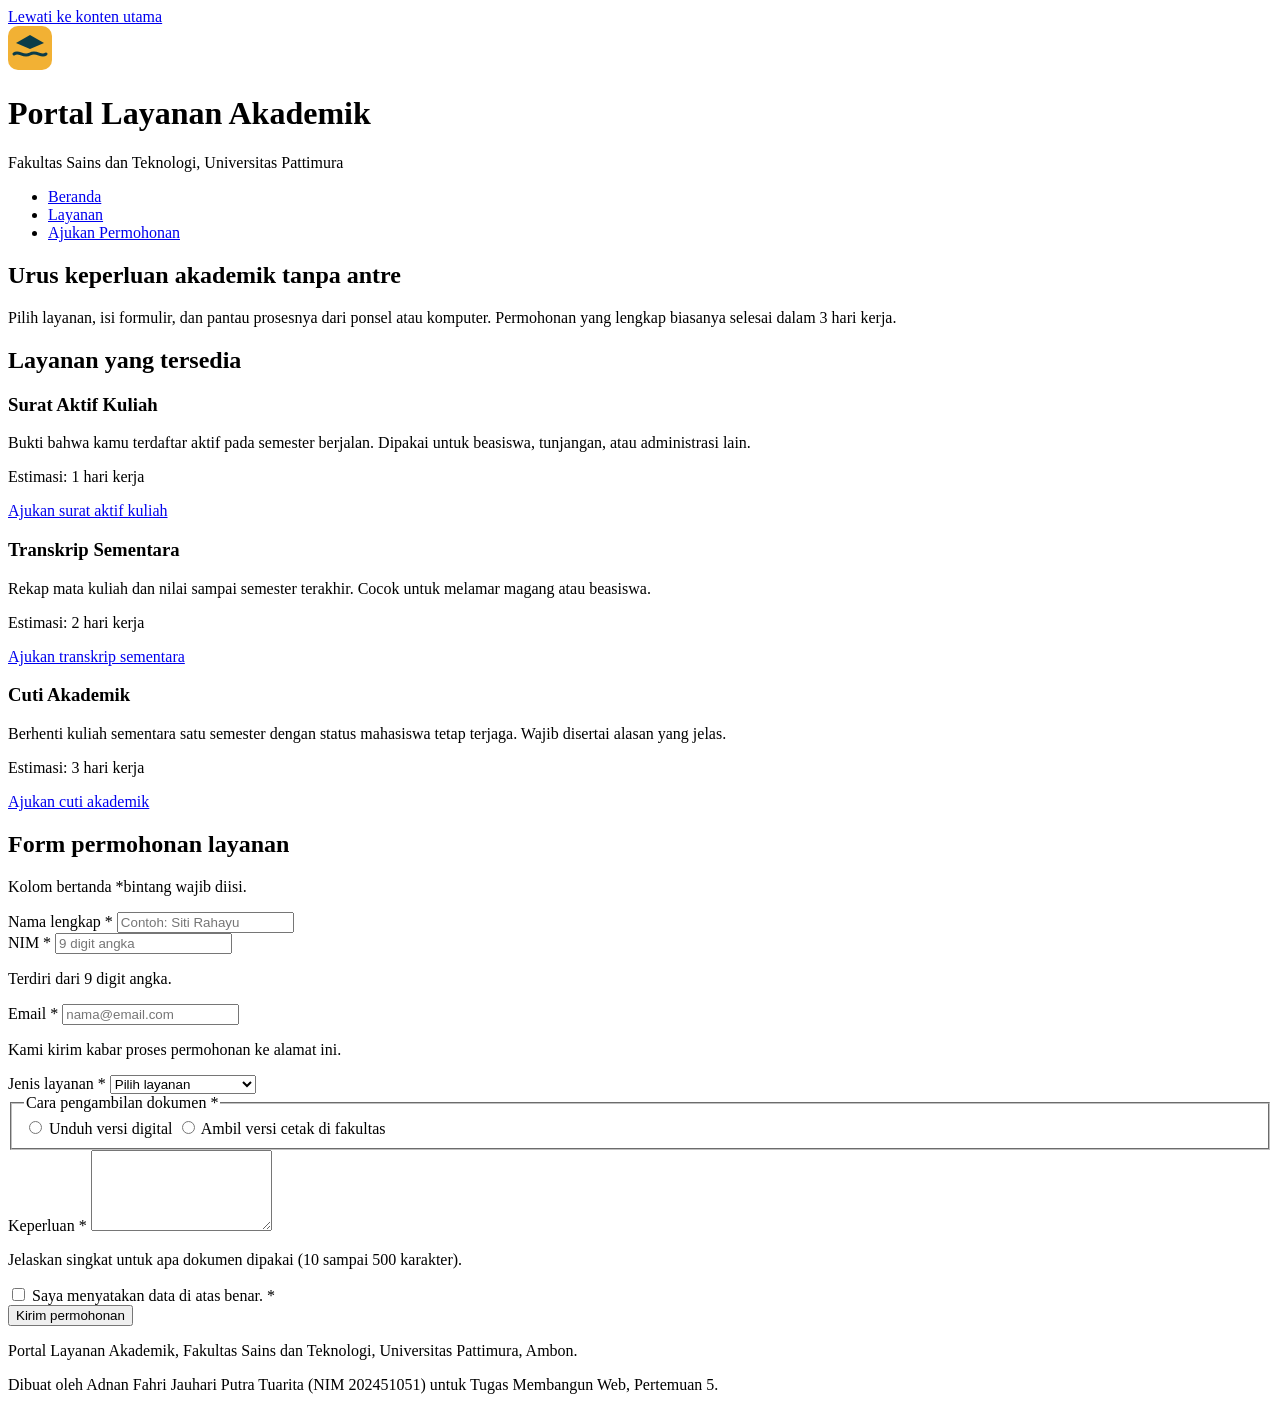
==== index.html @ 20269d84 "Add files via upload" ====
<!doctype html>
<html lang="id">
<head>
  <meta charset="UTF-8">
  <meta name="viewport" content="width=device-width, initial-scale=1">
  <meta name="description" content="Portal Layanan Akademik: ajukan surat aktif kuliah, transkrip sementara, dan cuti akademik secara online.">
  <title>Portal Layanan Akademik | Universitas Pattimura</title>
  <link rel="stylesheet" href="css/styles.css">
</head>
<body>
  <a class="skip-link" href="#konten-utama">Lewati ke konten utama</a>

  <header class="site-header">
    <div class="wrap header-inner">
      <svg class="logo" width="44" height="44" viewBox="0 0 44 44" aria-hidden="true" focusable="false">
        <rect width="44" height="44" rx="10" fill="#F2B134"/>
        <path d="M6 28c5-4 9 4 16 0s11 4 16 0" fill="none" stroke="#0B3C49" stroke-width="3" stroke-linecap="round"/>
        <path d="M22 9 8 17l14 6 14-6z" fill="#0B3C49"/>
      </svg>
      <div>
        <h1>Portal Layanan Akademik</h1>
        <p class="tagline">Fakultas Sains dan Teknologi, Universitas Pattimura</p>
      </div>
    </div>
  </header>

  <nav class="site-nav" aria-label="Navigasi utama">
    <ul class="wrap">
      <li><a href="#beranda">Beranda</a></li>
      <li><a href="#layanan">Layanan</a></li>
      <li><a href="#permohonan">Ajukan Permohonan</a></li>
    </ul>
  </nav>

  <main id="konten-utama">
    <section id="beranda" class="wrap intro" aria-labelledby="judul-beranda">
      <h2 id="judul-beranda">Urus keperluan akademik tanpa antre</h2>
      <p>Pilih layanan, isi formulir, dan pantau prosesnya dari ponsel atau komputer. Permohonan yang lengkap biasanya selesai dalam 3 hari kerja.</p>
    </section>

    <section id="layanan" class="wrap" aria-labelledby="judul-layanan">
      <h2 id="judul-layanan">Layanan yang tersedia</h2>
      <div class="cards">
        <article class="card">
          <h3>Surat Aktif Kuliah</h3>
          <p>Bukti bahwa kamu terdaftar aktif pada semester berjalan. Dipakai untuk beasiswa, tunjangan, atau administrasi lain.</p>
          <p class="meta">Estimasi: 1 hari kerja</p>
          <a class="btn btn-outline" href="#permohonan">Ajukan surat aktif kuliah</a>
        </article>
        <article class="card">
          <h3>Transkrip Sementara</h3>
          <p>Rekap mata kuliah dan nilai sampai semester terakhir. Cocok untuk melamar magang atau beasiswa.</p>
          <p class="meta">Estimasi: 2 hari kerja</p>
          <a class="btn btn-outline" href="#permohonan">Ajukan transkrip sementara</a>
        </article>
        <article class="card">
          <h3>Cuti Akademik</h3>
          <p>Berhenti kuliah sementara satu semester dengan status mahasiswa tetap terjaga. Wajib disertai alasan yang jelas.</p>
          <p class="meta">Estimasi: 3 hari kerja</p>
          <a class="btn btn-outline" href="#permohonan">Ajukan cuti akademik</a>
        </article>
      </div>
    </section>

    <section id="permohonan" class="wrap" aria-labelledby="judul-form">
      <h2 id="judul-form">Form permohonan layanan</h2>
      <p class="hint">Kolom bertanda <span class="req" aria-hidden="true">*</span><span class="sr-only">bintang</span> wajib diisi.</p>

      <form class="form" action="#" method="post">
        <div class="field">
          <label for="nama">Nama lengkap <span class="req" aria-hidden="true">*</span></label>
          <input type="text" id="nama" name="nama" autocomplete="name" required minlength="3" placeholder="Contoh: Siti Rahayu">
        </div>

        <div class="field">
          <label for="nim">NIM <span class="req" aria-hidden="true">*</span></label>
          <input type="text" id="nim" name="nim" inputmode="numeric" required pattern="[0-9]{9}" maxlength="9" aria-describedby="nim-hint" placeholder="9 digit angka">
          <p id="nim-hint" class="hint">Terdiri dari 9 digit angka.</p>
        </div>

        <div class="field">
          <label for="email">Email <span class="req" aria-hidden="true">*</span></label>
          <input type="email" id="email" name="email" autocomplete="email" required aria-describedby="email-hint" placeholder="nama@email.com">
          <p id="email-hint" class="hint">Kami kirim kabar proses permohonan ke alamat ini.</p>
        </div>

        <div class="field">
          <label for="layanan-pilih">Jenis layanan <span class="req" aria-hidden="true">*</span></label>
          <select id="layanan-pilih" name="layanan" required>
            <option value="">Pilih layanan</option>
            <option value="surat-aktif">Surat Aktif Kuliah</option>
            <option value="transkrip">Transkrip Sementara</option>
            <option value="cuti">Cuti Akademik</option>
          </select>
        </div>

        <fieldset class="field">
          <legend>Cara pengambilan dokumen <span class="req" aria-hidden="true">*</span></legend>
          <label class="choice"><input type="radio" name="ambil" value="digital" required> Unduh versi digital</label>
          <label class="choice"><input type="radio" name="ambil" value="cetak"> Ambil versi cetak di fakultas</label>
        </fieldset>

        <div class="field">
          <label for="keperluan">Keperluan <span class="req" aria-hidden="true">*</span></label>
          <textarea id="keperluan" name="keperluan" rows="5" required minlength="10" maxlength="500" aria-describedby="keperluan-hint"></textarea>
          <p id="keperluan-hint" class="hint">Jelaskan singkat untuk apa dokumen dipakai (10 sampai 500 karakter).</p>
        </div>

        <div class="field">
          <label class="choice"><input type="checkbox" name="setuju" required> Saya menyatakan data di atas benar. <span class="req" aria-hidden="true">*</span></label>
        </div>

        <button type="submit" class="btn btn-solid">Kirim permohonan</button>
      </form>
    </section>
  </main>

  <footer class="site-footer">
    <div class="wrap">
      <p>Portal Layanan Akademik, Fakultas Sains dan Teknologi, Universitas Pattimura, Ambon.</p>
      <p>Dibuat oleh Adnan Fahri Jauhari Putra Tuarita (NIM 202451051) untuk Tugas Membangun Web, Pertemuan 5.</p>
    </div>
  </footer>
</body>
</html>
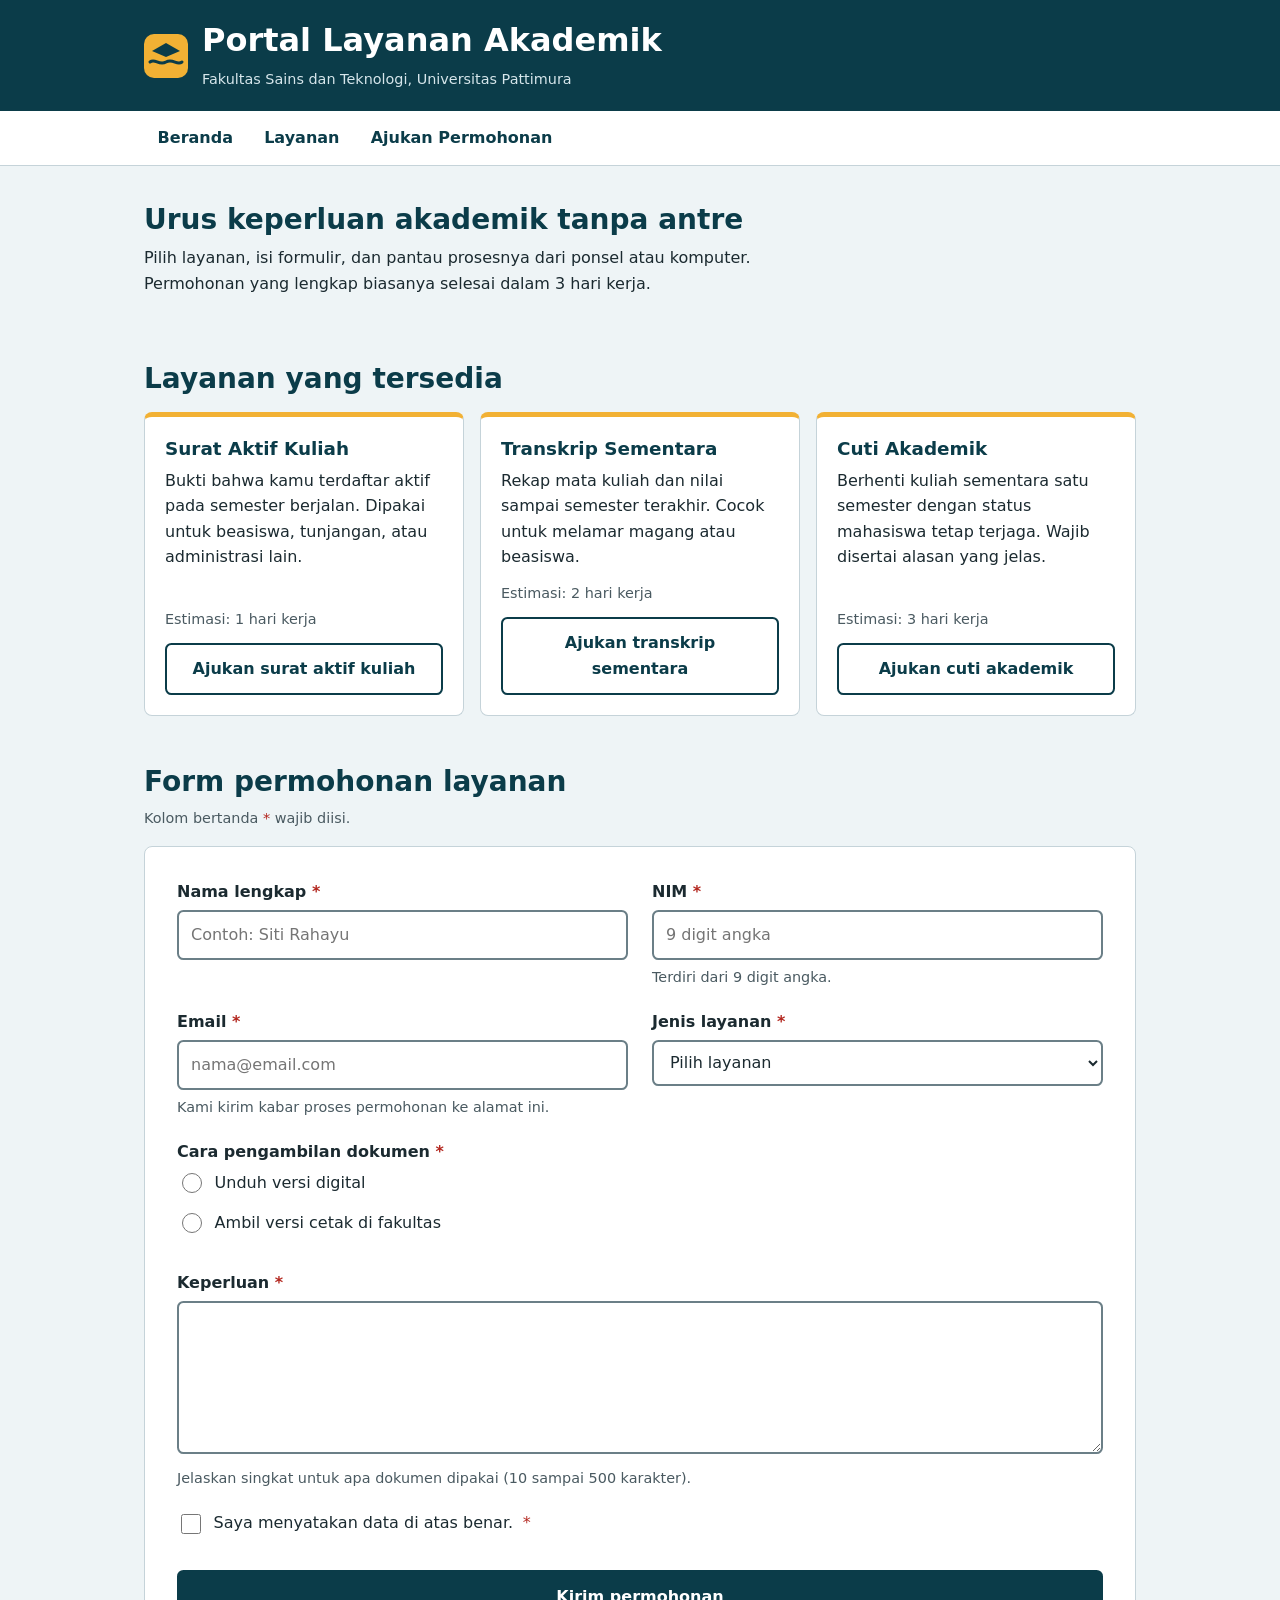
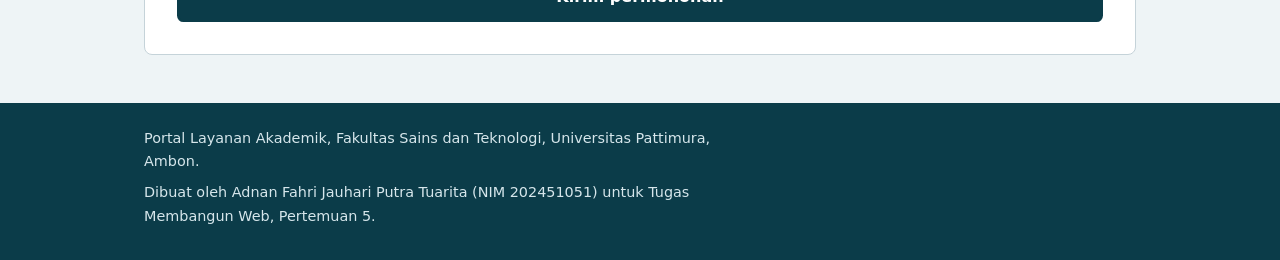
==== commit c0dfff44: "Fix stylesheet link path in index.html" ====
--- a/index.html
+++ b/index.html
@@ -5,7 +5,7 @@
   <meta name="viewport" content="width=device-width, initial-scale=1">
   <meta name="description" content="Portal Layanan Akademik: ajukan surat aktif kuliah, transkrip sementara, dan cuti akademik secara online.">
   <title>Portal Layanan Akademik | Universitas Pattimura</title>
-  <link rel="stylesheet" href="css/styles.css">
+  <link rel="stylesheet" href="styles.css">
 </head>
 <body>
   <a class="skip-link" href="#konten-utama">Lewati ke konten utama</a>
--- a/styles.css
+++ b/styles.css
@@ -0,0 +1,133 @@
+/* Mobile-first. Palet: laut dalam, pala emas, putih bersih. */
+:root {
+  --ink: #0B3C49;
+  --text: #1B2A30;
+  --muted: #4A5A61;
+  --bg: #EEF4F6;
+  --surface: #FFFFFF;
+  --line: #C5D3D9;
+  --gold: #F2B134;
+  --link: #0A5C8A;
+  --error: #B3261E;
+}
+
+*, *::before, *::after { box-sizing: border-box; }
+
+html { -webkit-text-size-adjust: 100%; scroll-behavior: smooth; }
+
+body {
+  margin: 0;
+  font-family: system-ui, -apple-system, "Segoe UI", Roboto, sans-serif;
+  font-size: 1rem;
+  line-height: 1.6;
+  color: var(--text);
+  background: var(--bg);
+  overflow-wrap: anywhere;
+}
+
+@media (prefers-reduced-motion: reduce) { html { scroll-behavior: auto; } }
+
+.wrap { width: 100%; max-width: 64rem; margin-inline: auto; padding-inline: 1rem; }
+
+h1, h2, h3 { line-height: 1.25; color: var(--ink); margin: 0 0 .5rem; }
+h1 { font-size: 1.5rem; color: #fff; }
+h2 { font-size: 1.5rem; }
+h3 { font-size: 1.15rem; }
+p { margin: 0 0 1rem; max-width: 65ch; }
+
+a { color: var(--link); }
+
+/* Fokus terlihat untuk semua kontrol */
+:focus-visible { outline: 3px solid var(--gold); outline-offset: 3px; box-shadow: 0 0 0 5px var(--ink); }
+
+.skip-link {
+  position: absolute; left: .5rem; top: -4rem;
+  background: var(--gold); color: var(--ink);
+  padding: .6rem 1rem; font-weight: 700; z-index: 10; border-radius: .4rem;
+}
+.skip-link:focus { top: .5rem; }
+
+.sr-only {
+  position: absolute; width: 1px; height: 1px; overflow: hidden;
+  clip: rect(0 0 0 0); white-space: nowrap;
+}
+
+/* Header */
+.site-header { background: var(--ink); padding-block: 1.25rem; }
+.header-inner { display: flex; align-items: center; gap: .875rem; }
+.logo { flex: none; }
+.tagline { margin: 0; color: #D6E6EB; font-size: .9rem; }
+
+/* Navigasi */
+.site-nav { background: var(--surface); border-bottom: 1px solid var(--line); }
+.site-nav ul { display: flex; flex-wrap: wrap; gap: .25rem; list-style: none; margin: 0 auto; padding-block: .25rem; }
+.site-nav a {
+  display: inline-block; padding: .65rem .85rem; min-height: 2.75rem;
+  color: var(--ink); font-weight: 600; text-decoration: none; border-radius: .4rem;
+}
+.site-nav a:hover { background: var(--bg); text-decoration: underline; }
+
+/* Section */
+main section { padding-block: 2rem 1rem; }
+.intro { padding-top: 2.25rem; }
+
+/* Kartu layanan */
+.cards { display: grid; gap: 1rem; grid-template-columns: 1fr; margin-top: 1rem; }
+.card {
+  display: flex; flex-direction: column; min-width: 0;
+  background: var(--surface); border: 1px solid var(--line);
+  border-top: 5px solid var(--gold); border-radius: .5rem; padding: 1.25rem;
+}
+.card p { margin-bottom: .75rem; }
+.card .meta { color: var(--muted); font-size: .9rem; margin-top: auto; }
+
+/* Tombol */
+.btn {
+  display: inline-block; min-height: 2.75rem; padding: .7rem 1.1rem;
+  font: inherit; font-weight: 700; text-align: center; text-decoration: none;
+  border-radius: .4rem; border: 2px solid var(--ink); cursor: pointer;
+}
+.btn-outline { background: var(--surface); color: var(--ink); }
+.btn-outline:hover { background: var(--ink); color: #fff; }
+.btn-solid { background: var(--ink); color: #fff; width: 100%; }
+.btn-solid:hover { background: #082C36; }
+
+/* Form */
+.form {
+  background: var(--surface); border: 1px solid var(--line);
+  border-radius: .5rem; padding: 1.25rem; margin-top: 1rem;
+}
+.field { margin: 0 0 1.25rem; padding: 0; border: 0; min-width: 0; }
+label, legend { display: block; font-weight: 600; margin-bottom: .35rem; padding: 0; }
+.choice { display: flex; align-items: flex-start; gap: .6rem; font-weight: 400; margin-bottom: .5rem; min-height: 2rem; }
+.choice input { width: 1.25rem; height: 1.25rem; margin-top: .2rem; flex: none; accent-color: var(--ink); }
+
+input[type="text"], input[type="email"], select, textarea {
+  width: 100%; max-width: 100%; font: inherit; color: var(--text);
+  padding: .65rem .75rem; min-height: 2.75rem;
+  background: #fff; border: 2px solid #6B7F87; border-radius: .4rem;
+}
+textarea { resize: vertical; }
+input:user-invalid, select:user-invalid, textarea:user-invalid { border-color: var(--error); }
+
+.hint { color: var(--muted); font-size: .9rem; margin: .35rem 0 0; }
+.req { color: var(--error); }
+
+/* Footer */
+.site-footer { background: var(--ink); color: #D6E6EB; margin-top: 2rem; padding-block: 1.5rem; font-size: .9rem; }
+.site-footer p { margin-bottom: .5rem; }
+
+/* Breakpoint: dipasang saat konten mulai terasa lapang, bukan berdasarkan nama perangkat */
+@media (min-width: 40em) {
+  .cards { grid-template-columns: repeat(auto-fit, minmax(14rem, 1fr)); }
+  .form { padding: 2rem; }
+  .btn-solid { width: auto; }
+}
+
+@media (min-width: 64em) {
+  h1 { font-size: 2rem; }
+  h2 { font-size: 1.75rem; }
+  .form { display: grid; grid-template-columns: 1fr 1fr; column-gap: 1.5rem; }
+  .form fieldset.field, .form .field:nth-of-type(5), .form .field:nth-of-type(6),
+  .form .field:nth-of-type(7), .form .btn-solid { grid-column: 1 / -1; }
+}
